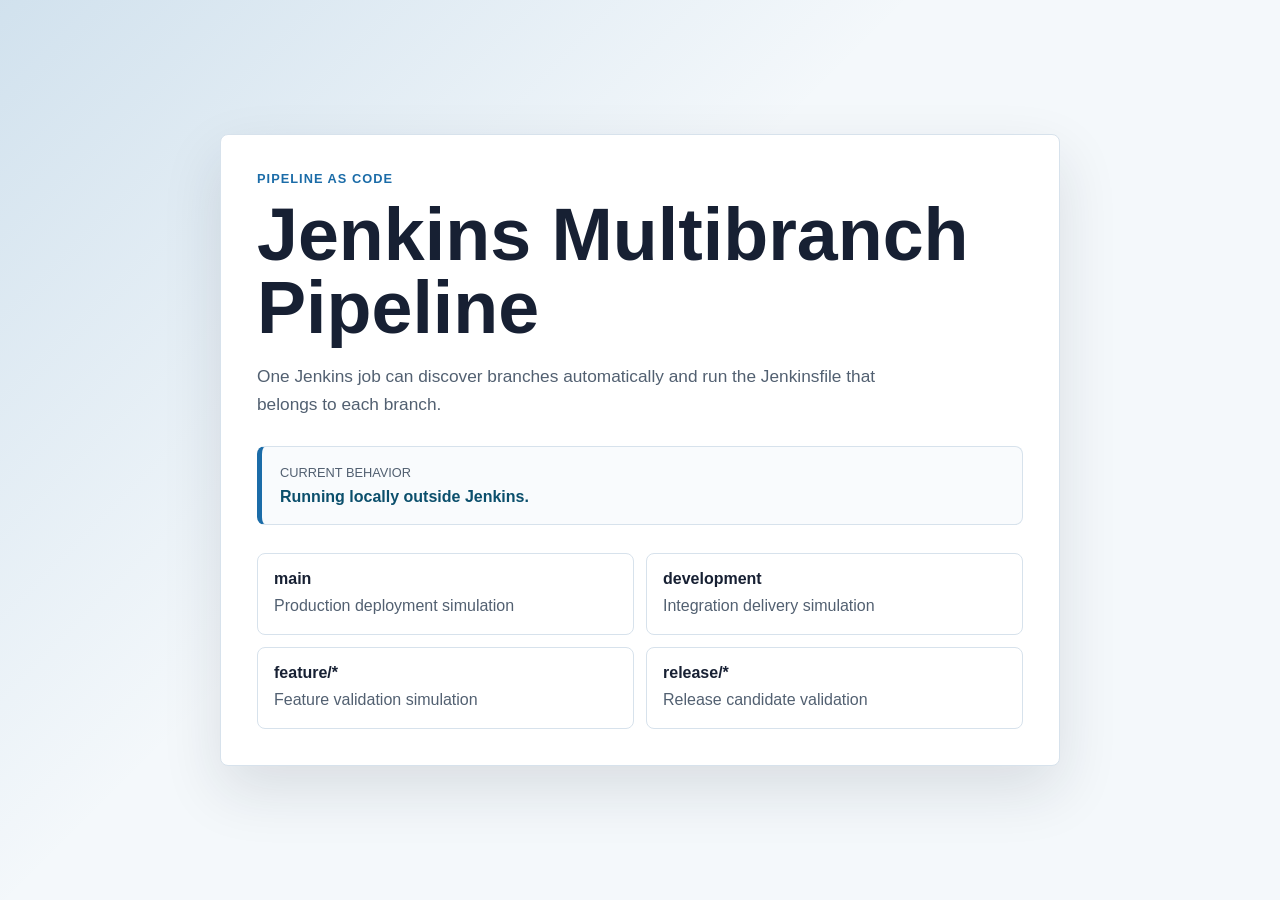
==== multibranch-project/src/index.html @ 8736c8c6 "Add multibranch Jenkins pipeline project" ====
<!doctype html>
<html lang="en">
  <head>
    <meta charset="utf-8">
    <meta name="viewport" content="width=device-width, initial-scale=1">
    <title>Jenkins Multibranch Pipeline</title>
    <link rel="stylesheet" href="styles.css">
  </head>
  <body>
    <main class="shell">
      <section class="panel">
        <p class="eyebrow">Pipeline as code</p>
        <h1>Jenkins Multibranch Pipeline</h1>
        <p class="lede">
          One Jenkins job can discover branches automatically and run the
          Jenkinsfile that belongs to each branch.
        </p>
        <div class="branch-card">
          <span>Current behavior</span>
          <strong data-branch-status>Waiting for branch context</strong>
        </div>
        <ul class="branch-list">
          <li><strong>main</strong><span>Production deployment simulation</span></li>
          <li><strong>development</strong><span>Integration delivery simulation</span></li>
          <li><strong>feature/*</strong><span>Feature validation simulation</span></li>
          <li><strong>release/*</strong><span>Release candidate validation</span></li>
        </ul>
      </section>
    </main>
    <script src="app.js"></script>
  </body>
</html>
---- multibranch-project/src/styles.css ----
:root {
  --bg: #f4f8fb;
  --panel: #ffffff;
  --ink: #172033;
  --muted: #526071;
  --accent: #1b6ca8;
  --accent-strong: #0b4f6c;
  --line: #d7e2ec;
}

* {
  box-sizing: border-box;
}

body {
  margin: 0;
  min-height: 100vh;
  font-family: Arial, Helvetica, sans-serif;
  color: var(--ink);
  background:
    linear-gradient(135deg, rgba(27, 108, 168, 0.16), transparent 42%),
    var(--bg);
}

.shell {
  display: grid;
  min-height: 100vh;
  place-items: center;
  padding: 28px;
}

.panel {
  width: min(840px, 100%);
  padding: 36px;
  border: 1px solid var(--line);
  border-radius: 8px;
  background: var(--panel);
  box-shadow: 0 24px 60px rgba(23, 32, 51, 0.12);
}

.eyebrow {
  margin: 0 0 12px;
  color: var(--accent);
  font-size: 0.8rem;
  font-weight: 700;
  letter-spacing: 0.08em;
  text-transform: uppercase;
}

h1 {
  margin: 0;
  font-size: clamp(2rem, 7vw, 4.6rem);
  line-height: 1;
}

.lede {
  max-width: 660px;
  margin: 18px 0 0;
  color: var(--muted);
  font-size: 1.08rem;
  line-height: 1.6;
}

.branch-card {
  display: grid;
  gap: 8px;
  margin: 28px 0;
  padding: 18px;
  border: 1px solid var(--line);
  border-left: 5px solid var(--accent);
  border-radius: 8px;
  background: #f9fbfd;
}

.branch-card span {
  color: var(--muted);
  font-size: 0.8rem;
  text-transform: uppercase;
}

.branch-card strong {
  color: var(--accent-strong);
}

.branch-list {
  display: grid;
  grid-template-columns: repeat(2, minmax(0, 1fr));
  gap: 12px;
  margin: 0;
  padding: 0;
  list-style: none;
}

.branch-list li {
  display: grid;
  gap: 6px;
  min-height: 82px;
  padding: 16px;
  border: 1px solid var(--line);
  border-radius: 8px;
  background: #ffffff;
}

.branch-list span {
  color: var(--muted);
  line-height: 1.4;
}

@media (max-width: 640px) {
  .shell {
    padding: 18px;
  }

  .panel {
    padding: 28px;
  }

  .branch-list {
    grid-template-columns: 1fr;
  }
}
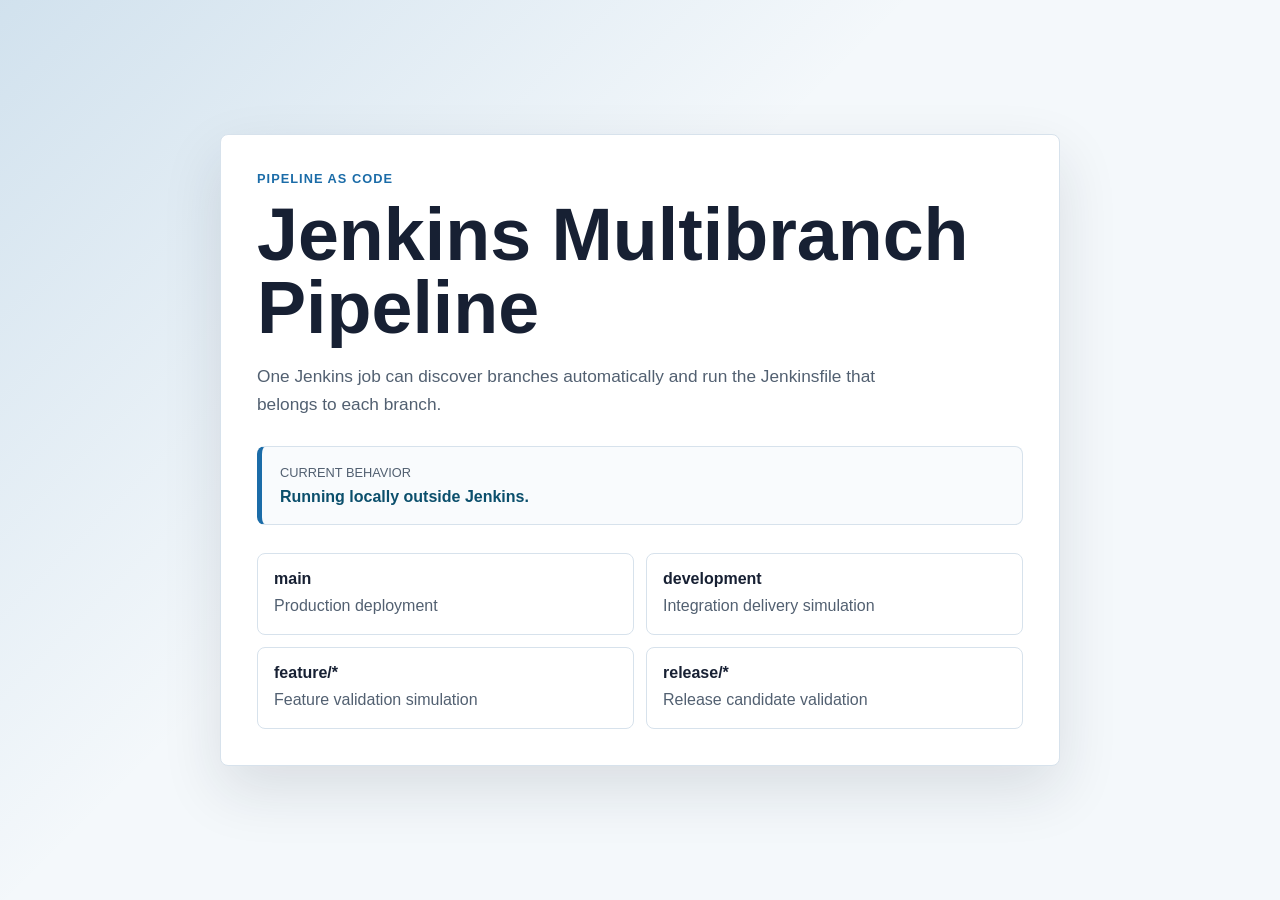
==== commit f6ab7690: "Update production deployment description in index.html" ====
--- a/multibranch-project/src/index.html
+++ b/multibranch-project/src/index.html
@@ -20,7 +20,7 @@
           <strong data-branch-status>Waiting for branch context</strong>
         </div>
         <ul class="branch-list">
-          <li><strong>main</strong><span>Production deployment simulation</span></li>
+          <li><strong>main</strong><span>Production deployment</span></li>
           <li><strong>development</strong><span>Integration delivery simulation</span></li>
           <li><strong>feature/*</strong><span>Feature validation simulation</span></li>
           <li><strong>release/*</strong><span>Release candidate validation</span></li>
